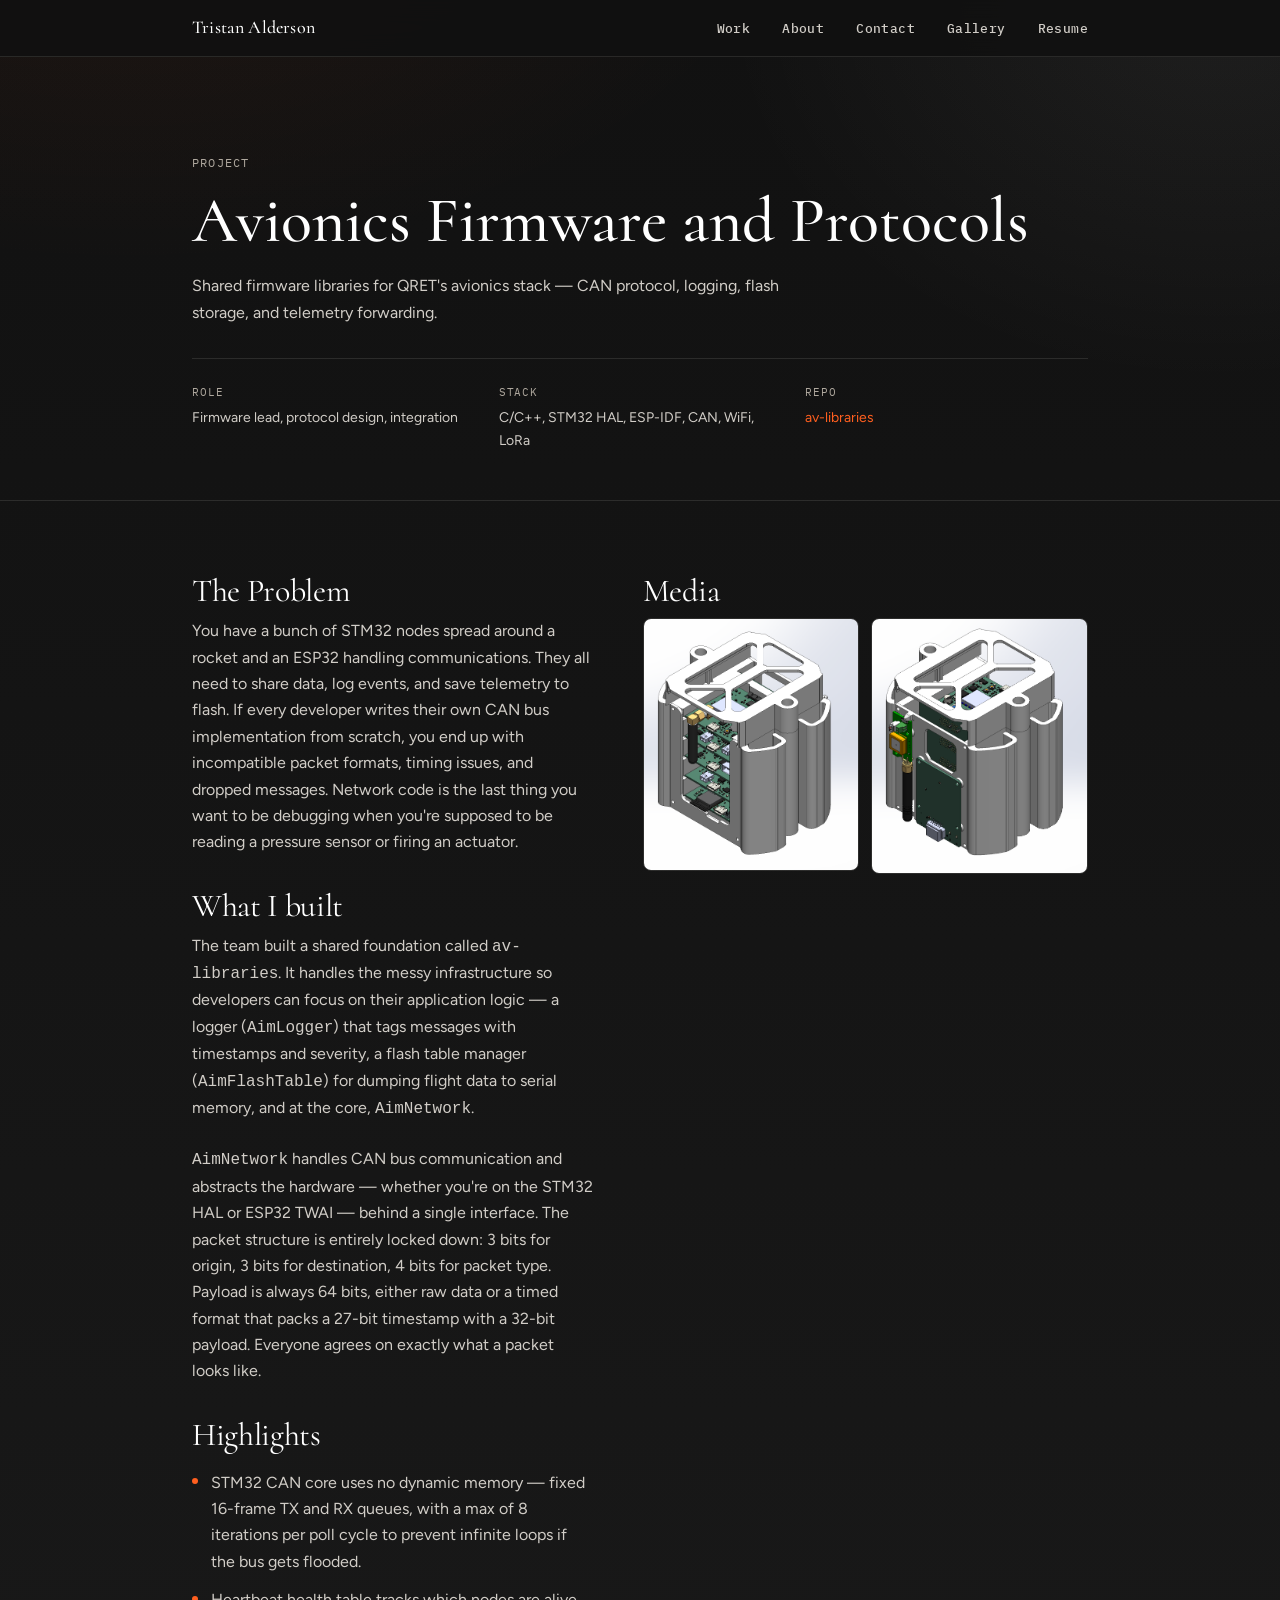
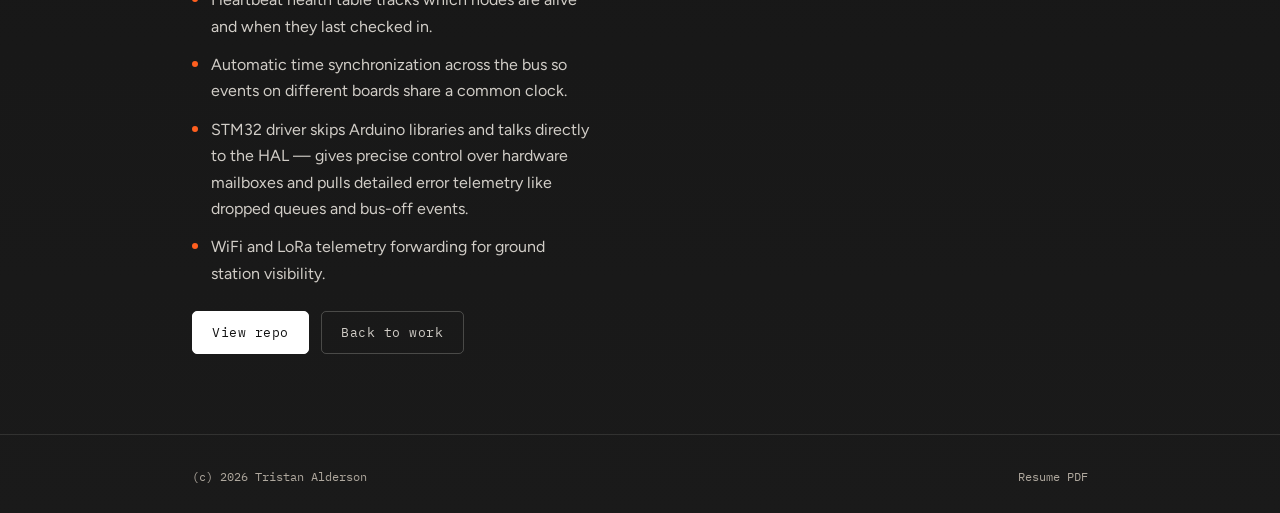
==== projects/avionics-firmware.html @ 4b06f7d3 "feat: implement project portfolio features, 3D model viewer, and site-wide navigation updates" ====
<!DOCTYPE html>
<html lang="en">
<head>
<meta charset="UTF-8" />
<meta name="viewport" content="width=device-width, initial-scale=1.0" />
<title>Avionics Firmware and Protocols - Tristan Alderson</title>
<meta name="description" content="Distributed avionics firmware with custom CAN protocol and real-time telemetry." />
<link rel="preconnect" href="https://fonts.googleapis.com" />
<link rel="preconnect" href="https://fonts.gstatic.com" crossorigin />
<link href="https://fonts.googleapis.com/css2?family=Cormorant:ital,wght@0,400;0,500;0,600;1,400&family=IBM+Plex+Mono:wght@400;500&family=Figtree:wght@400;500&display=swap" rel="stylesheet" />
<link rel="stylesheet" href="../css/style.css" />
</head>
<body>
<a href="#content" class="skip-link">Skip to content</a>

<nav aria-label="Site navigation">
  <div class="nav-inner">
    <a href="../index.html" class="nav-name">Tristan Alderson</a>
    <ul class="nav-links" id="nav-links" role="list">
      <li><a href="../index.html#work">Work</a></li>
      <li><a href="../index.html#about">About</a></li>
      <li><a href="../index.html#contact">Contact</a></li>
      <li><a href="../index.html#gallery">Gallery</a></li>
      <li><a href="../assets/TristanAlderson_Resume_Latest.pdf" target="_blank" rel="noopener">Resume</a></li>
    </ul>
    <button class="nav-menu-btn" id="nav-toggle" aria-expanded="false" aria-controls="nav-links" aria-label="Toggle navigation">
      <svg width="20" height="20" viewBox="0 0 20 20" fill="none" stroke="currentColor" stroke-width="1.5">
        <path d="M3 5h14M3 10h14M3 15h14"/>
      </svg>
    </button>
  </div>
</nav>

<main id="content">
  <section class="project-hero">
    <div class="container">
      <p class="project-label">Project</p>
      <h1 class="project-title">Avionics Firmware and Protocols</h1>
      <p class="project-subtitle">
        Shared firmware libraries for QRET's avionics stack — CAN protocol, logging, flash storage, and telemetry forwarding.
      </p>
      <div class="project-meta">
        <div>
          <p class="meta-label">Role</p>
          <p class="meta-value">Firmware lead, protocol design, integration</p>
        </div>
        <div>
          <p class="meta-label">Stack</p>
          <p class="meta-value">C/C++, STM32 HAL, ESP-IDF, CAN, WiFi, LoRa</p>
        </div>
        <div>
          <p class="meta-label">Repo</p>
          <p class="meta-value"><a href="https://github.com/Queens-Rocket-Engineering-Team/av-libraries" target="_blank" rel="noopener">av-libraries</a></p>
        </div>
      </div>
    </div>
  </section>

  <section class="project-page-body">
    <div class="container">
      <div class="project-grid">
        <div>
          <h2 class="section-title">The Problem</h2>
          <p class="body-text">
            You have a bunch of STM32 nodes spread around a rocket and an ESP32 handling communications. They all need to share data, log events, and save telemetry to flash. If every developer writes their own CAN bus implementation from scratch, you end up with incompatible packet formats, timing issues, and dropped messages. Network code is the last thing you want to be debugging when you're supposed to be reading a pressure sensor or firing an actuator.
          </p>

          <h2 class="section-title">What I built</h2>
          <p class="body-text">
            The team built a shared foundation called <code>av-libraries</code>. It handles the messy infrastructure so developers can focus on their application logic — a logger (<code>AimLogger</code>) that tags messages with timestamps and severity, a flash table manager (<code>AimFlashTable</code>) for dumping flight data to serial memory, and at the core, <code>AimNetwork</code>.
          </p>
          <p class="body-text">
            <code>AimNetwork</code> handles CAN bus communication and abstracts the hardware — whether you're on the STM32 HAL or ESP32 TWAI — behind a single interface. The packet structure is entirely locked down: 3 bits for origin, 3 bits for destination, 4 bits for packet type. Payload is always 64 bits, either raw data or a timed format that packs a 27-bit timestamp with a 32-bit payload. Everyone agrees on exactly what a packet looks like.
          </p>

          <h2 class="section-title">Highlights</h2>
          <ul class="project-list">
            <li>STM32 CAN core uses no dynamic memory — fixed 16-frame TX and RX queues, with a max of 8 iterations per poll cycle to prevent infinite loops if the bus gets flooded.</li>
            <li>Heartbeat health table tracks which nodes are alive and when they last checked in.</li>
            <li>Automatic time synchronization across the bus so events on different boards share a common clock.</li>
            <li>STM32 driver skips Arduino libraries and talks directly to the HAL — gives precise control over hardware mailboxes and pulls detailed error telemetry like dropped queues and bus-off events.</li>
            <li>WiFi and LoRa telemetry forwarding for ground station visibility.</li>
          </ul>

          <div class="project-links">
            <a href="https://github.com/Queens-Rocket-Engineering-Team/av-libraries" target="_blank" rel="noopener" class="btn btn-primary">View repo</a>
            <a href="../index.html#work" class="btn btn-ghost">Back to work</a>
          </div>
        </div>

        <div>
          <h2 class="section-title">Media</h2>
          <div class="project-gallery">
            <img src="../assets/projects/avionics-stack/avionics_stack1.png" alt="Avionics stack overview" loading="lazy" />
            <img src="../assets/projects/avionics-stack/avionics_stack2.png" alt="Avionics stack detail" loading="lazy" />
          </div>
        </div>
      </div>
    </div>
  </section>
</main>

<footer>
  <div class="container footer-inner">
    <p class="footer-copy">(c) <span id="year"></span> Tristan Alderson</p>
    <p class="footer-copy"><a href="../assets/TristanAlderson_Resume_Latest.pdf" target="_blank" rel="noopener">Resume PDF</a></p>
  </div>
</footer>

<script src="../js/site.js" defer></script>
</body>
</html>
---- css/style.css ----
/* Simple portfolio design system */

/* Reset and base */
*,
*::before,
*::after {
  box-sizing: border-box;
  margin: 0;
  padding: 0;
}

:root {
  --bg: #111111;
  --surface: #1A1A1A;
  --text: #FFFFFF;
  --text-2: #D1CDC7;
  --text-3: #AFA89E;
  --accent: #FF5F1F;
  --accent-light: rgba(255, 95, 31, 0.08);
  --border: rgba(245, 243, 238, 0.11);
  --border-2: rgba(245, 243, 238, 0.22);
  --font-serif: "Cormorant", Georgia, serif;
  --font-body: "Figtree", system-ui, sans-serif;
  --font-mono: "IBM Plex Mono", monospace;
  --max-w: 960px;
  --r: 5px;
}

html {
  scroll-behavior: smooth;
}

body {
  background:
    radial-gradient(1200px 800px at 10% -10%, rgba(255, 95, 31, 0.08), transparent 60%),
    radial-gradient(900px 700px at 95% 0%, rgba(245, 243, 238, 0.06), transparent 55%),
    linear-gradient(180deg, #111111 0%, #1A1A1A 100%);
  color: var(--text);
  font-family: var(--font-body);
  font-size: 16px;
  line-height: 1.65;
  -webkit-font-smoothing: antialiased;
}

a {
  color: var(--accent);
  text-decoration: none;
}

a:hover {
  text-decoration: underline;
}

img {
  display: block;
  max-width: 100%;
}

button {
  cursor: pointer;
  font-family: inherit;
}

section {
  scroll-margin-top: 72px;
}

:focus-visible {
  outline: 2px solid var(--accent);
  outline-offset: 2px;
}

.lightboxable {
  cursor: zoom-in;
}

@keyframes rise {
  from {
    opacity: 0;
    transform: translateY(10px);
  }

  to {
    opacity: 1;
    transform: translateY(0);
  }
}

/* Skip link */
.skip-link {
  position: absolute;
  top: -9999px;
  left: 1rem;
  background: var(--text);
  color: var(--bg);
  padding: 0.4rem 0.8rem;
  border-radius: var(--r);
  font-size: 13px;
  z-index: 9999;
}

.skip-link:focus {
  top: 1rem;
}

/* Layout */
.container {
  max-width: var(--max-w);
  margin: 0 auto;
  padding: 0 2rem;
}

/* Navigation */
nav {
  position: sticky;
  top: 0;
  z-index: 100;
  background: rgba(17, 17, 17, 0.88);
  backdrop-filter: blur(12px);
  border-bottom: 1px solid var(--border);
}

.nav-inner {
  max-width: var(--max-w);
  margin: 0 auto;
  padding: 0 2rem;
  height: 56px;
  display: flex;
  align-items: center;
  justify-content: space-between;
}

.nav-name {
  font-family: var(--font-serif);
  font-size: 18px;
  font-weight: 500;
  letter-spacing: 0.01em;
  color: var(--text);
}

.nav-links {
  display: flex;
  gap: 2rem;
  list-style: none;
}

.nav-links a {
  font-size: 13px;
  font-family: var(--font-mono);
  color: var(--text-2);
  font-weight: 500;
  letter-spacing: 0.03em;
  transition: color 0.15s;
}

.nav-links a:hover {
  color: var(--text);
  text-decoration: none;
}

.nav-menu-btn {
  display: none;
  background: none;
  border: none;
  color: var(--text);
  padding: 4px;
}

/* Hero */
#hero {
  padding: 7rem 0 5rem;
  border-bottom: 1px solid var(--border);
}

.hero-layout {
  display: grid;
  grid-template-columns: 1fr auto;
  align-items: center;
  gap: 4rem;
}

.hero-copy {
  min-width: 0;
}

.hero-portrait {
  margin: 0;
  flex-shrink: 0;
  animation: rise 0.7s ease both;
  animation-delay: 0.2s;
}

.hero-portrait img {
  width: 320px;
  height: 320px;
  object-fit: cover;
  object-position: center top;
  border-radius: 8px;
  box-shadow: 0 12px 40px rgba(0, 0, 0, 0.35);
  display: block;
}

@media (max-width: 680px) {
  .hero-layout {
    grid-template-columns: 1fr;
  }

  .hero-portrait {
    order: -1;
  }

  .hero-portrait img {
    width: 180px;
    height: 180px;
  }
}

.hero-label {
  font-family: var(--font-mono);
  font-size: 12px;
  letter-spacing: 0.12em;
  color: var(--accent);
  text-transform: uppercase;
  margin-bottom: 1rem;
  animation: rise 0.6s ease both;
}

.hero-name {
  font-family: var(--font-serif);
  font-size: clamp(3.2rem, 7vw, 5.5rem);
  font-weight: 400;
  line-height: 1.05;
  letter-spacing: -0.01em;
  color: var(--text);
  margin-bottom: 1.2rem;
  animation: rise 0.6s ease both;
  animation-delay: 0.05s;
}

.hero-name em {
  font-style: italic;
  color: var(--accent);
}

.hero-tagline {
  font-size: 17px;
  color: var(--text-2);
  max-width: 540px;
  line-height: 1.7;
  margin-bottom: 2.5rem;
  animation: rise 0.6s ease both;
  animation-delay: 0.1s;
}

.hero-actions {
  display: flex;
  gap: 1rem;
  flex-wrap: wrap;
  animation: rise 0.6s ease both;
  animation-delay: 0.15s;
}

/* Buttons */
.btn {
  display: inline-flex;
  align-items: center;
  gap: 0.4rem;
  font-family: var(--font-mono);
  font-size: 13px;
  letter-spacing: 0.04em;
  padding: 0.6rem 1.2rem;
  border-radius: var(--r);
  border: 1px solid;
  transition: all 0.15s;
  white-space: nowrap;
}

.btn-primary {
  background: var(--text);
  color: var(--bg);
  border-color: var(--text);
}

.btn-primary:hover {
  background: var(--accent);
  border-color: var(--accent);
  text-decoration: none;
}

.btn-ghost {
  background: transparent;
  color: var(--text-2);
  border-color: var(--border-2);
}

.btn-ghost:hover {
  color: var(--text);
  border-color: var(--text);
  text-decoration: none;
}

/* Section headers */
.section-header {
  display: flex;
  align-items: baseline;
  gap: 1.2rem;
  margin-bottom: 2.5rem;
}

.section-title {
  font-family: var(--font-serif);
  font-size: 2rem;
  font-weight: 400;
  letter-spacing: -0.01em;
}

.section-rule {
  flex: 1;
  height: 1px;
  background: var(--border);
}

/* Work grid */
#work {
  padding: 5rem 0 3rem;
}

.work-grid {
  column-width: 280px;
  column-gap: 1.5rem;
}

.project-card {
  color: inherit;
  text-decoration: none;
  background: var(--bg);
  border: 1px solid var(--border);
  border-radius: 8px;
  overflow: hidden;
  transition: border-color 0.2s, transform 0.2s, box-shadow 0.2s;
  display: flex;
  flex-direction: column;
  break-inside: avoid;
  margin-bottom: 1.5rem;
}

.project-card:hover {
  border-color: var(--border-2);
  transform: translateY(-2px);
  box-shadow: 0 8px 24px rgba(26, 25, 22, 0.06);
  text-decoration: none;
}

.project-thumb {
  width: 100%;
  aspect-ratio: 16/9;
  overflow: hidden;
  background: var(--surface);
  position: relative;
}

.project-thumb-empty {
  display: flex;
  align-items: center;
  justify-content: center;
  text-align: center;
}

.thumb-label {
  font-family: var(--font-mono);
  font-size: 11px;
  color: var(--text-3);
  letter-spacing: 0.08em;
  text-transform: uppercase;
}

.project-thumb img {
  width: 100%;
  height: 100%;
  object-fit: cover;
  transition: transform 0.4s ease;
}

.project-card:hover .project-thumb img {
  transform: scale(1.03);
}

.project-body {
  padding: 1rem 1.25rem 1rem;
  display: flex;
  flex-direction: column;
  gap: 0.35rem;
}

.project-tags {
  display: flex;
  flex-wrap: wrap;
  gap: 0.4rem;
  margin-bottom: 0.1rem;
}

.tag {
  font-family: var(--font-mono);
  font-size: 10px;
  letter-spacing: 0.08em;
  padding: 2px 7px;
  border-radius: 3px;
  border: 1px solid var(--border);
  color: var(--text-3);
}

.project-card-title {
  font-family: var(--font-serif);
  font-size: 1.3rem;
  font-weight: 500;
  line-height: 1.2;
}

.project-tagline {
  font-size: 14px;
  color: var(--text-2);
  line-height: 1.5;
}

.project-footer {
  margin-top: 0.4rem;
  padding-top: 0.45rem;
  border-top: 1px solid var(--border);
  display: flex;
  align-items: center;
  justify-content: space-between;
}

.project-link {
  font-family: var(--font-mono);
  font-size: 11px;
  color: var(--text-3);
}

/* About */
#about {
  padding: 5rem 0;
  border-top: 1px solid var(--border);
}

.about-grid {
  display: grid;
  grid-template-columns: 1fr 1fr;
  gap: 4rem;
}

.about-portrait img {
  border-radius: 12px;
}

.about-bio {
  font-size: 16px;
  color: var(--text-2);
  line-height: 1.75;
}

.about-bio p+p {
  margin-top: 1rem;
}

.skills-list {
  list-style: none;
  display: flex;
  flex-direction: column;
  gap: 0.6rem;
}

.skill-item {
  display: flex;
  align-items: center;
  gap: 0.75rem;
  font-family: var(--font-mono);
  font-size: 13px;
  color: var(--text-2);
  white-space: nowrap;
}

.skill-item::before {
  content: "";
  display: block;
  width: 6px;
  height: 6px;
  border-radius: 50%;
  background: var(--accent);
  flex-shrink: 0;
}

/* Contact */
#contact {
  padding: 5rem 0;
  border-top: 1px solid var(--border);
}

.contact-inner {
  max-width: 480px;
}

.contact-heading {
  font-family: var(--font-serif);
  font-size: clamp(1.8rem, 4vw, 2.8rem);
  font-weight: 400;
  line-height: 1.15;
  margin-bottom: 1rem;
}

.contact-text {
  font-size: 15px;
  color: var(--text-2);
  margin-bottom: 2rem;
}

.contact-links {
  display: flex;
  flex-direction: column;
  gap: 0.5rem;
}

.contact-link {
  display: flex;
  align-items: center;
  gap: 0.75rem;
  font-family: var(--font-mono);
  font-size: 13px;
  color: var(--text-2);
  padding: 0.6rem 0;
  border-bottom: 1px solid var(--border);
  transition: color 0.15s;
}

.contact-link:hover {
  color: var(--accent);
  text-decoration: none;
}

.contact-link svg {
  color: var(--text-3);
  flex-shrink: 0;
}

/* Gallery */
#gallery {
  padding: 5rem 0;
  border-top: 1px solid var(--border);
}

.gallery-grid {
  display: grid;
  grid-template-columns: repeat(2, minmax(0, 1fr));
  gap: 0.75rem;
}

.gallery-item {
  border-radius: 8px;
  overflow: hidden;
  background: var(--surface);
  aspect-ratio: 4 / 3;
}

.gallery-item img {
  width: 100%;
  height: 100%;
  object-fit: cover;
}

.gallery-note {
  font-size: 13px;
  color: var(--text-3);
  margin-top: 0.75rem;
}

/* Lightbox */
.lightbox {
  position: fixed;
  inset: 0;
  background: rgba(20, 18, 16, 0.8);
  display: flex;
  align-items: center;
  justify-content: center;
  padding: 2rem;
  opacity: 0;
  pointer-events: none;
  transition: opacity 0.2s ease;
  z-index: 999;
}

.lightbox.open {
  opacity: 1;
  pointer-events: all;
}

.lightbox-inner {
  position: relative;
  max-width: min(1200px, 92vw);
  max-height: 86vh;
}

.lightbox-img {
  width: 100%;
  height: auto;
  max-height: 86vh;
  border-radius: 10px;
  border: 1px solid var(--border-2);
  box-shadow: 0 18px 40px rgba(0, 0, 0, 0.35);
  background: var(--surface);
}

.lightbox-close {
  position: absolute;
  top: -14px;
  right: -12px;
  width: 36px;
  height: 36px;
  border-radius: 50%;
  border: 1px solid var(--border);
  background: var(--bg);
  color: var(--text-2);
  font-size: 24px;
  line-height: 1;
  display: flex;
  align-items: center;
  justify-content: center;
}

.lightbox-close:hover {
  color: var(--text);
  border-color: var(--text);
}

/* Footer */
footer {
  padding: 2rem 0;
  border-top: 1px solid var(--border);
}

.footer-inner {
  display: flex;
  align-items: center;
  justify-content: space-between;
}

.footer-copy {
  font-family: var(--font-mono);
  font-size: 12px;
  color: var(--text-3);
}

.footer-copy a {
  color: var(--text-3);
}

.footer-copy a:hover {
  color: var(--accent);
}

/* Project pages */
.project-hero {
  padding: 6rem 0 3rem;
  border-bottom: 1px solid var(--border);
}

.project-label {
  font-family: var(--font-mono);
  font-size: 12px;
  letter-spacing: 0.1em;
  color: var(--text-3);
  text-transform: uppercase;
  margin-bottom: 0.8rem;
}

.project-title {
  font-family: var(--font-serif);
  font-size: clamp(2.6rem, 6vw, 4rem);
  font-weight: 500;
  line-height: 1.1;
  margin-bottom: 1rem;
}

.project-subtitle {
  font-size: 16px;
  color: var(--text-2);
  max-width: 640px;
  line-height: 1.7;
}

.project-meta {
  display: grid;
  grid-template-columns: repeat(auto-fit, minmax(180px, 1fr));
  gap: 1.5rem;
  margin-top: 2rem;
  padding-top: 1.5rem;
  border-top: 1px solid var(--border);
}

.meta-label {
  font-family: var(--font-mono);
  font-size: 11px;
  letter-spacing: 0.08em;
  color: var(--text-3);
  text-transform: uppercase;
  margin-bottom: 0.3rem;
}

.meta-value {
  font-size: 14px;
  color: var(--text-2);
}

.project-page-body {
  padding: 4rem 0 5rem;
}

.project-grid {
  display: grid;
  grid-template-columns: 0.95fr 1.05fr;
  gap: 3rem;
}

.body-text {
  color: var(--text-2);
  margin-bottom: 1.5rem;
}

.project-list {
  list-style: none;
  display: grid;
  gap: 0.75rem;
  margin-top: 0.5rem;
}

.project-list li {
  position: relative;
  padding-left: 1.2rem;
  color: var(--text-2);
}

.project-list li::before {
  content: "";
  position: absolute;
  left: 0;
  top: 0.55rem;
  width: 6px;
  height: 6px;
  border-radius: 50%;
  background: var(--accent);
}

.project-gallery {
  display: grid;
  grid-template-columns: repeat(2, minmax(0, 1fr));
  gap: 0.75rem;
}

.project-gallery img {
  width: 100%;
  height: auto;
  border-radius: 8px;
  border: 1px solid var(--border);
}

.project-links {
  margin-top: 1.5rem;
  display: flex;
  gap: 0.75rem;
  flex-wrap: wrap;
}

.project-video {
  border-radius: 8px;
  border: 1px solid var(--border);
  width: 100%;
  max-width: 100%;
  background: var(--surface);
  display: block;
}

.project-docs {
  display: grid;
  gap: 0.6rem;
  margin-top: 1rem;
}

.project-docs a {
  font-family: var(--font-mono);
  font-size: 12px;
  color: var(--text-2);
  border: 1px solid var(--border);
  padding: 0.5rem 0.75rem;
  border-radius: var(--r);
}

.project-docs a:hover {
  color: var(--accent);
  border-color: var(--accent);
  text-decoration: none;
}

.media-label {
  font-family: var(--font-mono);
  font-size: 11px;
  letter-spacing: 0.08em;
  color: var(--text-3);
  text-transform: uppercase;
  margin: 1.25rem 0 0.5rem;
}

.viewer-grid {
  display: grid;
  gap: 0.75rem;
}

.vrml-viewer {
  width: 100%;
  aspect-ratio: 16 / 9;
  border-radius: 8px;
  border: 1px solid var(--border);
  background: var(--surface);
  position: relative;
  overflow: hidden;
}

.vrml-canvas {
  width: 100%;
  height: 100%;
  display: block;
}

.vrml-overlay {
  position: absolute;
  inset: 0;
  display: flex;
  align-items: center;
  justify-content: center;
  font-family: var(--font-mono);
  font-size: 11px;
  letter-spacing: 0.08em;
  text-transform: uppercase;
  color: var(--text-3);
  background: rgba(242, 239, 232, 0.7);
}

.vrml-note {
  font-size: 12px;
  color: var(--text-3);
  margin-top: 0.4rem;
}

/* Responsive */
@media (max-width: 680px) {
  .nav-links {
    display: none;
  }

  .nav-menu-btn {
    display: block;
  }

  .nav-links.open {
    display: flex;
    flex-direction: column;
    position: absolute;
    top: 56px;
    left: 0;
    right: 0;
    background: var(--bg);
    border-bottom: 1px solid var(--border);
    padding: 1rem 2rem;
    gap: 1rem;
    z-index: 99;
  }

  #hero {
    padding: 4rem 0 3.5rem;
  }

  .about-grid {
    grid-template-columns: 1fr;
    gap: 2rem;
  }

  .project-grid {
    grid-template-columns: 1fr;
    gap: 2rem;
  }

  .project-gallery {
    grid-template-columns: 1fr;
  }

  .gallery-grid {
    grid-template-columns: 1fr;
  }

  .footer-inner {
    flex-direction: column;
    gap: 0.75rem;
    align-items: flex-start;
  }
}

@media (prefers-reduced-motion: reduce) {

  *,
  *::before,
  *::after {
    animation: none !important;
    transition: none !important;
  }
}
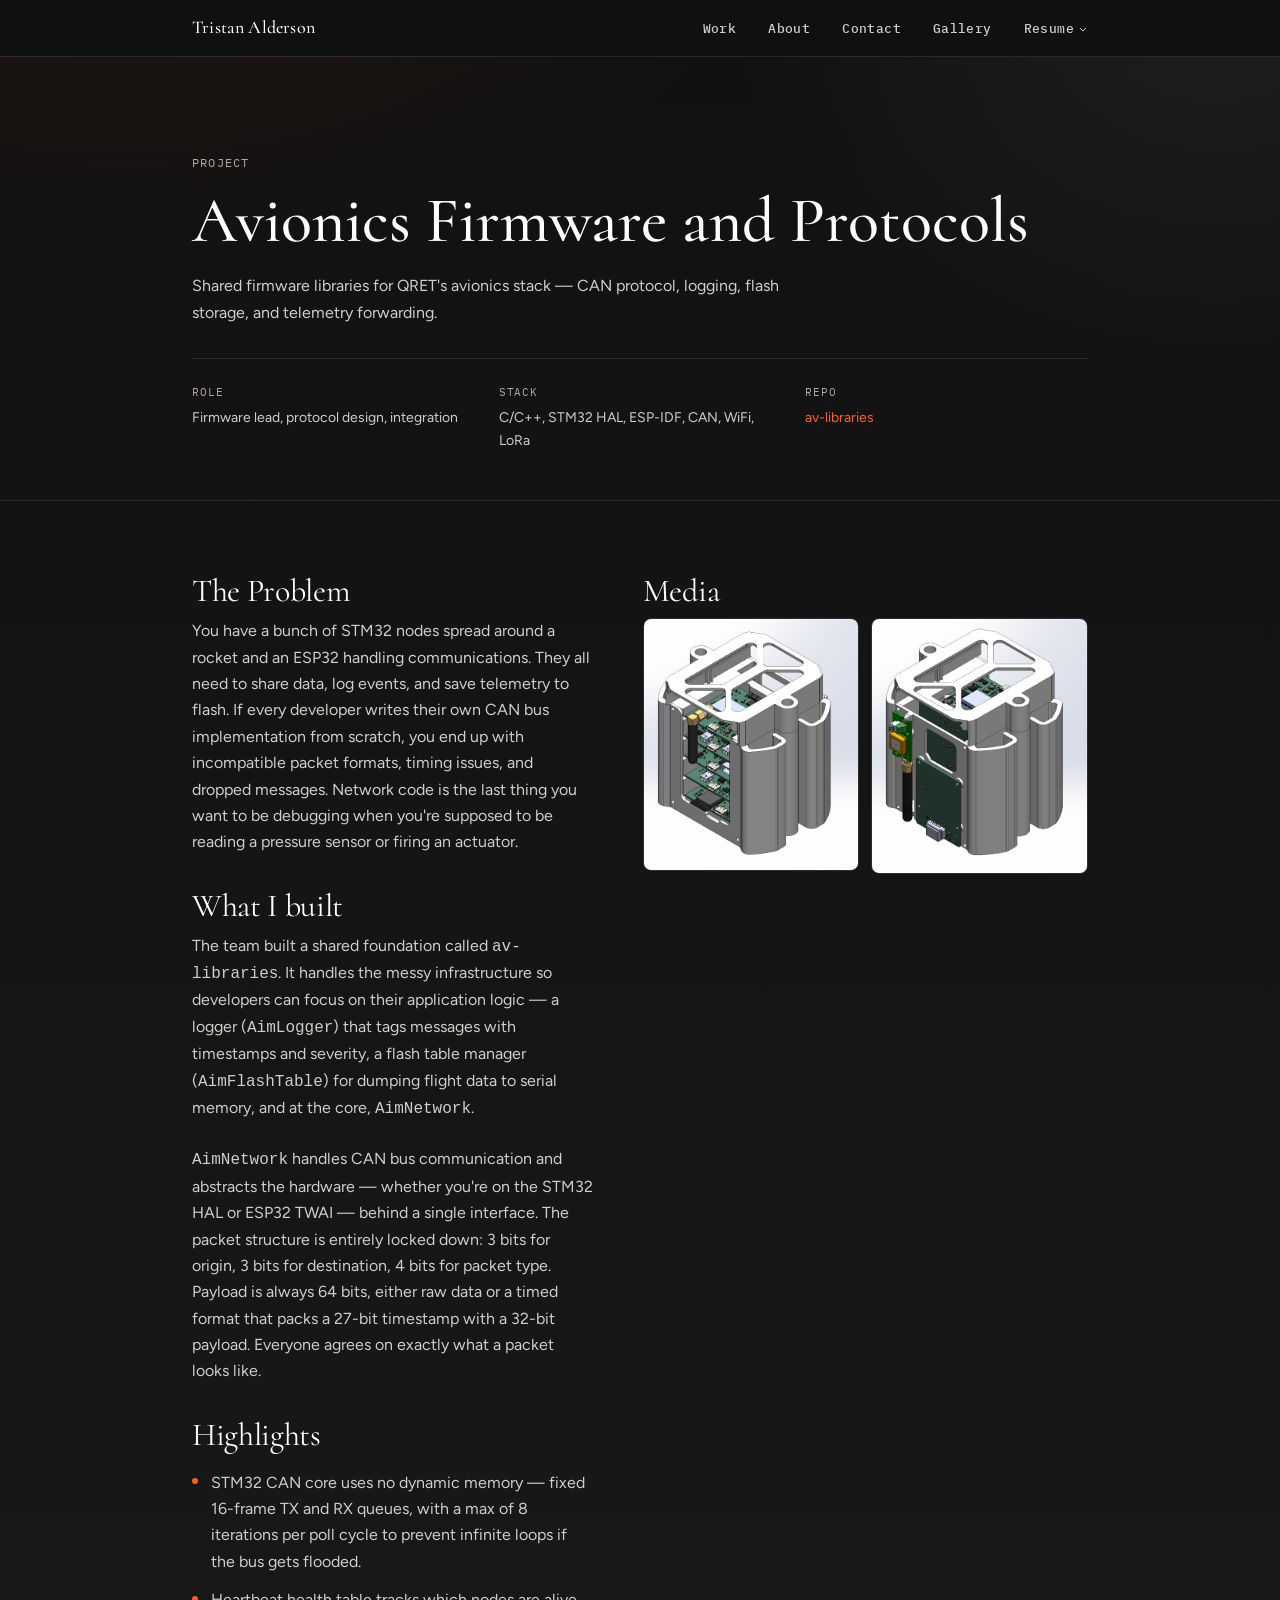
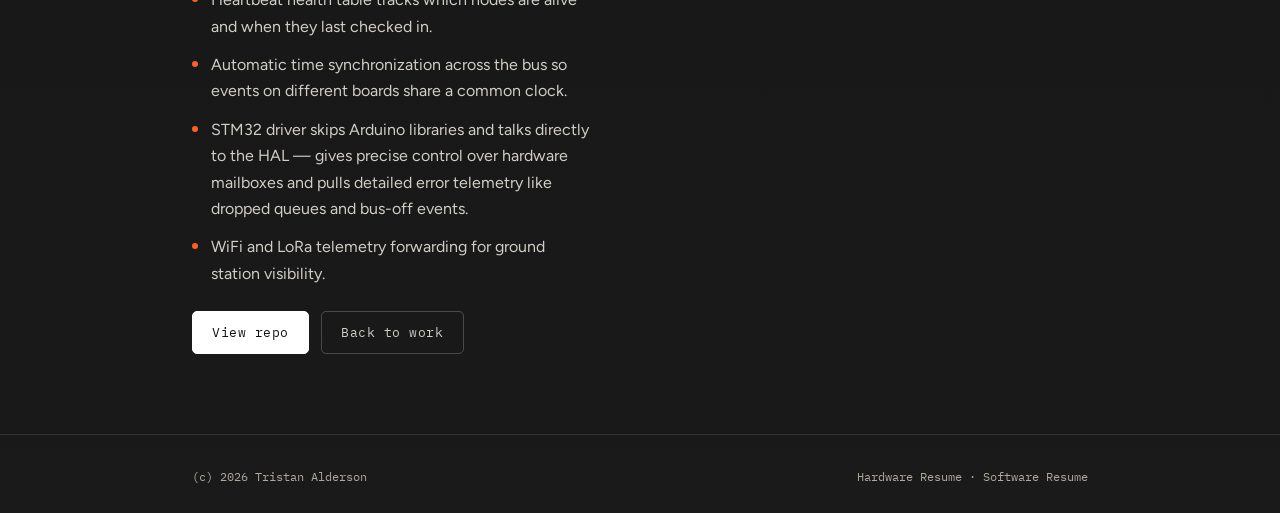
==== commit 74899d20: "feat: compile latex resume workflow, add two tailored resumes, updated resume references to support " ====
--- a/projects/avionics-firmware.html
+++ b/projects/avionics-firmware.html
@@ -9,6 +9,8 @@
 <link rel="preconnect" href="https://fonts.gstatic.com" crossorigin />
 <link href="https://fonts.googleapis.com/css2?family=Cormorant:ital,wght@0,400;0,500;0,600;1,400&family=IBM+Plex+Mono:wght@400;500&family=Figtree:wght@400;500&display=swap" rel="stylesheet" />
 <link rel="stylesheet" href="../css/style.css" />
+<link rel="icon" type="image/png" href="../assets/favicon.png" />
+<link rel="apple-touch-icon" href="../assets/favicon.png" />
 </head>
 <body>
 <a href="#content" class="skip-link">Skip to content</a>
@@ -21,7 +23,13 @@
       <li><a href="../index.html#about">About</a></li>
       <li><a href="../index.html#contact">Contact</a></li>
       <li><a href="../index.html#gallery">Gallery</a></li>
-      <li><a href="../assets/TristanAlderson_Resume_Latest.pdf" target="_blank" rel="noopener">Resume</a></li>
+      <li class="dropdown">
+        <a href="#" aria-haspopup="true" aria-expanded="false">Resume <svg width="10" height="10" viewBox="0 0 10 10" stroke="currentColor" fill="none"><path d="M2 3l3 3 3-3"/></svg></a>
+        <ul class="dropdown-content">
+          <li><a href="../assets/TristanAlderson_HardwareResume_Latest.pdf" target="_blank" rel="noopener">Hardware</a></li>
+          <li><a href="../assets/TristanAlderson_SoftwareResume_Latest.pdf" target="_blank" rel="noopener">Software</a></li>
+        </ul>
+      </li>
     </ul>
     <button class="nav-menu-btn" id="nav-toggle" aria-expanded="false" aria-controls="nav-links" aria-label="Toggle navigation">
       <svg width="20" height="20" viewBox="0 0 20 20" fill="none" stroke="currentColor" stroke-width="1.5">
@@ -103,7 +111,7 @@
 <footer>
   <div class="container footer-inner">
     <p class="footer-copy">(c) <span id="year"></span> Tristan Alderson</p>
-    <p class="footer-copy"><a href="../assets/TristanAlderson_Resume_Latest.pdf" target="_blank" rel="noopener">Resume PDF</a></p>
+    <p class="footer-copy"><a href="../assets/TristanAlderson_HardwareResume_Latest.pdf" target="_blank" rel="noopener">Hardware Resume</a> &middot; <a href="../assets/TristanAlderson_SoftwareResume_Latest.pdf" target="_blank" rel="noopener">Software Resume</a></p>
   </div>
 </footer>
 
--- a/css/style.css
+++ b/css/style.css
@@ -16,7 +16,6 @@
   --text-2: #D1CDC7;
   --text-3: #AFA89E;
   --accent: #FF5F1F;
-  --accent-light: rgba(255, 95, 31, 0.08);
   --border: rgba(245, 243, 238, 0.11);
   --border-2: rgba(245, 243, 238, 0.22);
   --font-serif: "Cormorant", Georgia, serif;
@@ -28,6 +27,7 @@
 
 html {
   scroll-behavior: smooth;
+  overflow-x: hidden;
 }
 
 body {
@@ -140,6 +140,7 @@
 
 .nav-links {
   display: flex;
+  align-items: center;
   gap: 2rem;
   list-style: none;
 }
@@ -156,6 +157,78 @@
 .nav-links a:hover {
   color: var(--text);
   text-decoration: none;
+}
+
+/* Dropdown */
+.dropdown {
+  position: relative;
+  display: inline-block;
+  transform: translateY(1px);
+}
+
+.dropdown > a {
+  display: flex;
+  align-items: center;
+  gap: 4px;
+}
+
+.dropdown > a svg {
+  margin-top: 2px;
+}
+
+.dropdown-content {
+  position: absolute;
+  top: 100%;
+  left: 50%;
+  transform: translateX(-50%) translateY(10px);
+  background: var(--surface);
+  border: 1px solid var(--border);
+  border-radius: var(--r);
+  box-shadow: 0 8px 24px rgba(0,0,0,0.3);
+  min-width: 140px;
+  opacity: 0;
+  visibility: hidden;
+  transition: all 0.2s ease;
+  list-style: none;
+  padding: 0.5rem 0;
+  margin-top: 0.5rem;
+  z-index: 101;
+}
+
+/* Invisible bridge to keep hover active across the gap */
+.dropdown-content::before {
+  content: "";
+  position: absolute;
+  top: -15px;
+  left: 0;
+  right: 0;
+  height: 15px;
+  background: transparent;
+}
+
+.dropdown:hover .dropdown-content,
+.dropdown:focus-within .dropdown-content {
+  opacity: 1;
+  visibility: visible;
+  transform: translateX(-50%) translateY(0);
+}
+
+.dropdown-content li {
+  padding: 0;
+}
+
+.dropdown-content a {
+  display: block;
+  padding: 0.5rem 1rem;
+  color: var(--text-2);
+  font-family: var(--font-mono);
+  font-size: 13px;
+  white-space: nowrap;
+}
+
+.dropdown-content a:hover {
+  background: rgba(245, 243, 238, 0.05);
+  color: var(--text);
 }
 
 .nav-menu-btn {
@@ -168,51 +241,19 @@
 
 /* Hero */
 #hero {
-  padding: 7rem 0 5rem;
-  border-bottom: 1px solid var(--border);
+  min-height: 100vh;
+  display: flex;
+  flex-direction: column;
+  justify-content: center;
+  padding: 0;
+  border-bottom: none;
 }
 
 .hero-layout {
   display: grid;
-  grid-template-columns: 1fr auto;
+  grid-template-columns: 1fr;
   align-items: center;
   gap: 4rem;
-}
-
-.hero-copy {
-  min-width: 0;
-}
-
-.hero-portrait {
-  margin: 0;
-  flex-shrink: 0;
-  animation: rise 0.7s ease both;
-  animation-delay: 0.2s;
-}
-
-.hero-portrait img {
-  width: 320px;
-  height: 320px;
-  object-fit: cover;
-  object-position: center top;
-  border-radius: 8px;
-  box-shadow: 0 12px 40px rgba(0, 0, 0, 0.35);
-  display: block;
-}
-
-@media (max-width: 680px) {
-  .hero-layout {
-    grid-template-columns: 1fr;
-  }
-
-  .hero-portrait {
-    order: -1;
-  }
-
-  .hero-portrait img {
-    width: 180px;
-    height: 180px;
-  }
 }
 
 .hero-label {
@@ -256,8 +297,14 @@
   display: flex;
   gap: 1rem;
   flex-wrap: wrap;
+  margin-top: 3rem;
   animation: rise 0.6s ease both;
   animation-delay: 0.15s;
+}
+
+.hero-actions .btn {
+  padding: 0.8rem 1.6rem;
+  font-size: 14px;
 }
 
 /* Buttons */
@@ -326,7 +373,7 @@
 }
 
 .work-grid {
-  column-width: 280px;
+  column-width: 260px;
   column-gap: 1.5rem;
 }
 
@@ -359,21 +406,6 @@
   position: relative;
 }
 
-.project-thumb-empty {
-  display: flex;
-  align-items: center;
-  justify-content: center;
-  text-align: center;
-}
-
-.thumb-label {
-  font-family: var(--font-mono);
-  font-size: 11px;
-  color: var(--text-3);
-  letter-spacing: 0.08em;
-  text-transform: uppercase;
-}
-
 .project-thumb img {
   width: 100%;
   height: 100%;
@@ -445,15 +477,26 @@
 
 .about-grid {
   display: grid;
-  grid-template-columns: 1fr 1fr;
-  gap: 4rem;
+  grid-template-columns: minmax(0, 0.8fr) 1.2fr;
+  grid-template-areas:
+    "portrait bio"
+    "skills   bio";
+  gap: 2rem 4rem;
+  align-items: start;
+}
+
+.about-portrait {
+  grid-area: portrait;
 }
 
 .about-portrait img {
+  width: 100%;
+  height: auto;
   border-radius: 12px;
 }
 
 .about-bio {
+  grid-area: bio;
   font-size: 16px;
   color: var(--text-2);
   line-height: 1.75;
@@ -463,21 +506,43 @@
   margin-top: 1rem;
 }
 
+.about-skills {
+  grid-area: skills;
+  align-self: start;
+  padding-top: 0.5rem;
+}
+
+.about-label {
+  margin-bottom: 1rem;
+}
+
 .skills-list {
   list-style: none;
   display: flex;
   flex-direction: column;
   gap: 0.6rem;
+  margin: 0;
+  padding: 0;
 }
 
 .skill-item {
   display: flex;
-  align-items: center;
+  align-items: flex-start;
   gap: 0.75rem;
   font-family: var(--font-mono);
   font-size: 13px;
   color: var(--text-2);
-  white-space: nowrap;
+  line-height: 1.5;
+}
+
+.skill-item strong {
+  min-width: 10.5em;
+  flex-shrink: 0;
+}
+
+.skill-item span {
+  flex: 1;
+  color: var(--text-3);
 }
 
 .skill-item::before {
@@ -485,6 +550,7 @@
   display: block;
   width: 6px;
   height: 6px;
+  margin-top: 0.55em;
   border-radius: 50%;
   background: var(--accent);
   flex-shrink: 0;
@@ -500,14 +566,6 @@
   max-width: 480px;
 }
 
-.contact-heading {
-  font-family: var(--font-serif);
-  font-size: clamp(1.8rem, 4vw, 2.8rem);
-  font-weight: 400;
-  line-height: 1.15;
-  margin-bottom: 1rem;
-}
-
 .contact-text {
   font-size: 15px;
   color: var(--text-2);
@@ -549,22 +607,42 @@
 }
 
 .gallery-grid {
-  display: grid;
-  grid-template-columns: repeat(2, minmax(0, 1fr));
-  gap: 0.75rem;
+  columns: 3 180px;
+  column-gap: 0.75rem;
 }
 
 .gallery-item {
+  break-inside: avoid;
+  margin-bottom: 0.75rem;
   border-radius: 8px;
   overflow: hidden;
   background: var(--surface);
+}
+
+/* Placeholder shimmer while image hasn't loaded yet */
+.gallery-item img:not([src]) {
+  display: block;
+  width: 100%;
   aspect-ratio: 4 / 3;
+  background: linear-gradient(90deg, var(--surface) 25%, #222 50%, var(--surface) 75%);
+  background-size: 200% 100%;
+  animation: shimmer 1.4s ease infinite;
+}
+
+@keyframes shimmer {
+  0% {
+    background-position: 200% 0;
+  }
+
+  100% {
+    background-position: -200% 0;
+  }
 }
 
 .gallery-item img {
   width: 100%;
-  height: 100%;
-  object-fit: cover;
+  height: auto;
+  display: block;
 }
 
 .gallery-note {
@@ -778,27 +856,7 @@
   display: block;
 }
 
-.project-docs {
-  display: grid;
-  gap: 0.6rem;
-  margin-top: 1rem;
-}
-
-.project-docs a {
-  font-family: var(--font-mono);
-  font-size: 12px;
-  color: var(--text-2);
-  border: 1px solid var(--border);
-  padding: 0.5rem 0.75rem;
-  border-radius: var(--r);
-}
-
-.project-docs a:hover {
-  color: var(--accent);
-  border-color: var(--accent);
-  text-decoration: none;
-}
-
+/* 3D viewer (VRML / WebGL) */
 .media-label {
   font-family: var(--font-mono);
   font-size: 11px;
@@ -833,14 +891,34 @@
   position: absolute;
   inset: 0;
   display: flex;
+  flex-direction: column;
   align-items: center;
   justify-content: center;
+  gap: 0.8rem;
   font-family: var(--font-mono);
   font-size: 11px;
   letter-spacing: 0.08em;
   text-transform: uppercase;
-  color: var(--text-3);
-  background: rgba(242, 239, 232, 0.7);
+  color: var(--text-2);
+  background: rgba(17, 17, 17, 0.85);
+}
+
+/* Animated spinner shown during async VRML fetch */
+.vrml-spinner {
+  display: inline-block;
+  width: 14px;
+  height: 14px;
+  border: 2px solid var(--border-2);
+  border-top-color: var(--accent);
+  border-radius: 50%;
+  animation: vrml-spin 0.7s linear infinite;
+  flex-shrink: 0;
+}
+
+@keyframes vrml-spin {
+  to {
+    transform: rotate(360deg);
+  }
 }
 
 .vrml-note {
@@ -851,6 +929,10 @@
 
 /* Responsive */
 @media (max-width: 680px) {
+  .container {
+    padding: 0 1.25rem;
+  }
+
   .nav-links {
     display: none;
   }
@@ -868,18 +950,43 @@
     right: 0;
     background: var(--bg);
     border-bottom: 1px solid var(--border);
-    padding: 1rem 2rem;
+    padding: 1rem 1.25rem;
     gap: 1rem;
     z-index: 99;
   }
 
   #hero {
-    padding: 4rem 0 3.5rem;
+    padding: 3.5rem 0 3rem;
+  }
+
+  .hero-layout {
+    grid-template-columns: 1fr;
+  }
+
+  #about {
+    padding: 4rem 0;
   }
 
   .about-grid {
     grid-template-columns: 1fr;
+    grid-template-areas:
+      "portrait"
+      "skills"
+      "bio";
     gap: 2rem;
+  }
+
+  .about-portrait img {
+    max-width: 100%;
+  }
+
+  .skill-item strong {
+    min-width: 0;
+    flex-shrink: 1;
+  }
+
+  .project-meta {
+    grid-template-columns: 1fr 1fr;
   }
 
   .project-grid {
@@ -892,7 +999,7 @@
   }
 
   .gallery-grid {
-    grid-template-columns: 1fr;
+    columns: 2 120px;
   }
 
   .footer-inner {
@@ -910,4 +1017,10 @@
     animation: none !important;
     transition: none !important;
   }
+
+  /* Loading spinners are "essential" motion (WCAG) — they communicate
+     system status, so keep them spinning even with reduced-motion on. */
+  .vrml-spinner {
+    animation: vrml-spin 0.7s linear infinite !important;
+  }
 }
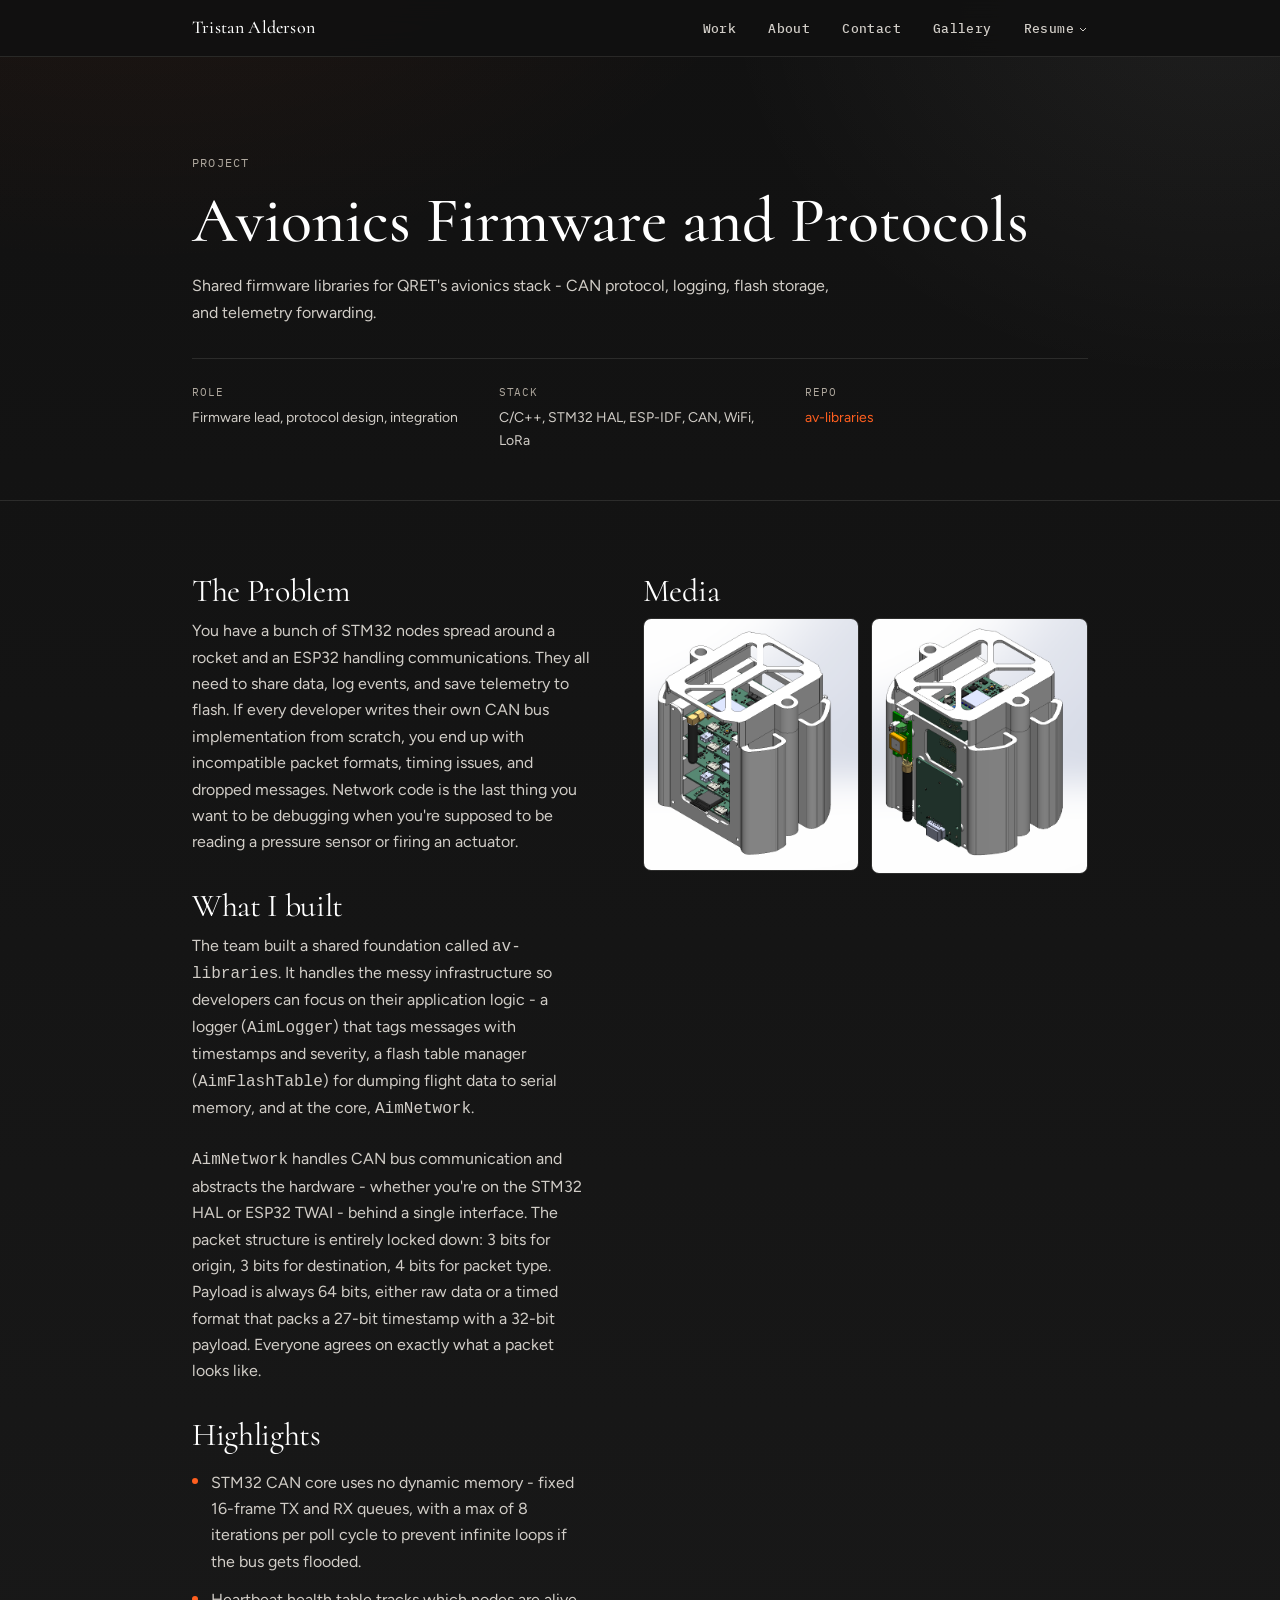
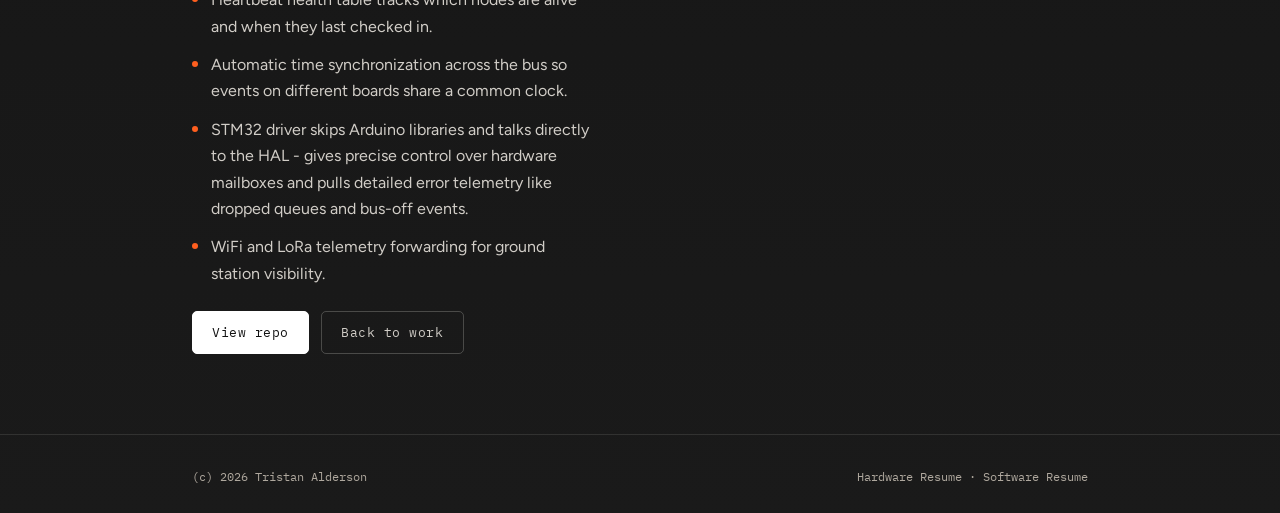
==== commit ccd3f745: "Fix syntax errors and clean up timeline layout - Remove orphaned CSS rules (lines 1182-1184) - Escap" ====
--- a/projects/avionics-firmware.html
+++ b/projects/avionics-firmware.html
@@ -45,7 +45,7 @@
       <p class="project-label">Project</p>
       <h1 class="project-title">Avionics Firmware and Protocols</h1>
       <p class="project-subtitle">
-        Shared firmware libraries for QRET's avionics stack — CAN protocol, logging, flash storage, and telemetry forwarding.
+        Shared firmware libraries for QRET's avionics stack - CAN protocol, logging, flash storage, and telemetry forwarding.
       </p>
       <div class="project-meta">
         <div>
@@ -75,18 +75,18 @@
 
           <h2 class="section-title">What I built</h2>
           <p class="body-text">
-            The team built a shared foundation called <code>av-libraries</code>. It handles the messy infrastructure so developers can focus on their application logic — a logger (<code>AimLogger</code>) that tags messages with timestamps and severity, a flash table manager (<code>AimFlashTable</code>) for dumping flight data to serial memory, and at the core, <code>AimNetwork</code>.
+            The team built a shared foundation called <code>av-libraries</code>. It handles the messy infrastructure so developers can focus on their application logic - a logger (<code>AimLogger</code>) that tags messages with timestamps and severity, a flash table manager (<code>AimFlashTable</code>) for dumping flight data to serial memory, and at the core, <code>AimNetwork</code>.
           </p>
           <p class="body-text">
-            <code>AimNetwork</code> handles CAN bus communication and abstracts the hardware — whether you're on the STM32 HAL or ESP32 TWAI — behind a single interface. The packet structure is entirely locked down: 3 bits for origin, 3 bits for destination, 4 bits for packet type. Payload is always 64 bits, either raw data or a timed format that packs a 27-bit timestamp with a 32-bit payload. Everyone agrees on exactly what a packet looks like.
+            <code>AimNetwork</code> handles CAN bus communication and abstracts the hardware - whether you're on the STM32 HAL or ESP32 TWAI - behind a single interface. The packet structure is entirely locked down: 3 bits for origin, 3 bits for destination, 4 bits for packet type. Payload is always 64 bits, either raw data or a timed format that packs a 27-bit timestamp with a 32-bit payload. Everyone agrees on exactly what a packet looks like.
           </p>
 
           <h2 class="section-title">Highlights</h2>
           <ul class="project-list">
-            <li>STM32 CAN core uses no dynamic memory — fixed 16-frame TX and RX queues, with a max of 8 iterations per poll cycle to prevent infinite loops if the bus gets flooded.</li>
+            <li>STM32 CAN core uses no dynamic memory - fixed 16-frame TX and RX queues, with a max of 8 iterations per poll cycle to prevent infinite loops if the bus gets flooded.</li>
             <li>Heartbeat health table tracks which nodes are alive and when they last checked in.</li>
             <li>Automatic time synchronization across the bus so events on different boards share a common clock.</li>
-            <li>STM32 driver skips Arduino libraries and talks directly to the HAL — gives precise control over hardware mailboxes and pulls detailed error telemetry like dropped queues and bus-off events.</li>
+            <li>STM32 driver skips Arduino libraries and talks directly to the HAL - gives precise control over hardware mailboxes and pulls detailed error telemetry like dropped queues and bus-off events.</li>
             <li>WiFi and LoRa telemetry forwarding for ground station visibility.</li>
           </ul>
 
--- a/css/style.css
+++ b/css/style.css
@@ -373,8 +373,9 @@
 }
 
 .work-grid {
-  column-width: 260px;
-  column-gap: 1.5rem;
+  display: grid;
+  grid-template-columns: repeat(auto-fill, minmax(280px, 1fr));
+  gap: 1.5rem;
 }
 
 .project-card {
@@ -387,8 +388,7 @@
   transition: border-color 0.2s, transform 0.2s, box-shadow 0.2s;
   display: flex;
   flex-direction: column;
-  break-inside: avoid;
-  margin-bottom: 1.5rem;
+  margin-bottom: 0;
 }
 
 .project-card:hover {
@@ -520,40 +520,43 @@
   list-style: none;
   display: flex;
   flex-direction: column;
-  gap: 0.6rem;
+  gap: 1.25rem;
   margin: 0;
   padding: 0;
 }
 
 .skill-item {
-  display: flex;
-  align-items: flex-start;
-  gap: 0.75rem;
-  font-family: var(--font-mono);
-  font-size: 13px;
-  color: var(--text-2);
-  line-height: 1.5;
+  display: block;
+  font-family: var(--font-mono);
+  font-size: 14px;
+  color: var(--text-2);
+  line-height: 1.65;
+  padding-left: 1.25rem;
+  position: relative;
 }
 
 .skill-item strong {
-  min-width: 10.5em;
-  flex-shrink: 0;
+  display: block;
+  color: var(--text-1);
+  font-weight: 500;
+  margin-bottom: 0.15rem;
 }
 
 .skill-item span {
-  flex: 1;
+  display: block;
   color: var(--text-3);
+  padding-left: 0;
 }
 
 .skill-item::before {
   content: "";
-  display: block;
+  position: absolute;
+  left: 0;
+  top: 0.65em;
   width: 6px;
   height: 6px;
-  margin-top: 0.55em;
   border-radius: 50%;
   background: var(--accent);
-  flex-shrink: 0;
 }
 
 /* Contact */
@@ -845,6 +848,103 @@
   display: flex;
   gap: 0.75rem;
   flex-wrap: wrap;
+}
+
+/* Team credit */
+.team-credit {
+  font-size: 14px;
+  color: var(--text-3);
+  margin-bottom: 1.5rem;
+}
+
+.team-credit a {
+  color: var(--text-2);
+  text-decoration: underline;
+  text-decoration-color: var(--border-2);
+  text-underline-offset: 2px;
+  transition: color 0.15s, text-decoration-color 0.15s;
+}
+
+.team-credit a:hover {
+  color: var(--accent);
+  text-decoration-color: var(--accent);
+}
+
+/* Gallery link (clickable image to PDF) */
+.gallery-link {
+  position: relative;
+  display: block;
+  text-decoration: none;
+  border-radius: 8px;
+  overflow: hidden;
+}
+
+.gallery-link img {
+  transition: transform 0.3s ease;
+}
+
+.gallery-link:hover img {
+  transform: scale(1.02);
+}
+
+.gallery-link-label {
+  position: absolute;
+  bottom: 8px;
+  right: 8px;
+  font-family: var(--font-mono);
+  font-size: 11px;
+  letter-spacing: 0.04em;
+  color: var(--text);
+  background: rgba(17, 17, 17, 0.75);
+  backdrop-filter: blur(6px);
+  padding: 4px 10px;
+  border-radius: 4px;
+  opacity: 0;
+  transform: translateY(4px);
+  transition: opacity 0.2s, transform 0.2s;
+}
+
+.gallery-link:hover .gallery-link-label {
+  opacity: 1;
+  transform: translateY(0);
+}
+
+/* Project document links */
+.project-docs {
+  display: flex;
+  flex-wrap: wrap;
+  gap: 0.75rem;
+  margin-top: 1rem;
+}
+
+.project-docs a {
+  display: inline-flex;
+  align-items: center;
+  gap: 0.4rem;
+  font-family: var(--font-mono);
+  font-size: 12px;
+  letter-spacing: 0.04em;
+  color: var(--text-2);
+  padding: 0.45rem 0.8rem;
+  border: 1px solid var(--border);
+  border-radius: var(--r);
+  transition: color 0.15s, border-color 0.15s;
+  text-decoration: none;
+}
+
+.project-docs a:hover {
+  color: var(--accent);
+  border-color: var(--accent);
+}
+
+.project-docs a svg {
+  flex-shrink: 0;
+  color: var(--text-3);
+  transition: color 0.15s;
+}
+
+.project-docs a:hover svg {
+  color: var(--accent);
 }
 
 .project-video {
@@ -1018,9 +1118,103 @@
     transition: none !important;
   }
 
-  /* Loading spinners are "essential" motion (WCAG) — they communicate
+  /* Loading spinners are "essential" motion (WCAG) - they communicate
      system status, so keep them spinning even with reduced-motion on. */
   .vrml-spinner {
     animation: vrml-spin 0.7s linear infinite !important;
   }
-}+}
+
+/* Timeline */
+.timeline {
+  margin: 2rem 0 3rem;
+  padding-left: 2rem;
+  border-left: 2px solid var(--border);
+}
+
+.timeline-item {
+  display: grid;
+  grid-template-columns: 90px 1fr;
+  gap: 2rem;
+  margin-bottom: 2.5rem;
+  position: relative;
+}
+
+.timeline-item:last-child {
+  margin-bottom: 0;
+}
+
+.timeline-item::before {
+  content: '';
+  position: absolute;
+  left: -2.5rem;
+  top: 0.3rem;
+  width: 8px;
+  height: 8px;
+  background: var(--accent);
+  border-radius: 50%;
+  border: 2px solid var(--surface);
+}
+
+/* Media Gallery */
+.media-gallery {
+  display: grid;
+  grid-template-columns: repeat(auto-fit, minmax(280px, 1fr));
+  gap: 1rem;
+  margin: 2rem 0;
+}
+
+.media-gallery img {
+  width: 100%;
+  height: auto;
+  border-radius: 4px;
+  border: 1px solid var(--border);
+}
+
+/* Hero Image (for project pages) */
+.hero-image {
+  width: 100%;
+  margin: 0 0 3rem 0;
+}
+
+.hero-image img {
+  width: 100%;
+  height: auto;
+  border-radius: 8px;
+  border: 1px solid var(--border);
+}
+
+.timeline-year {
+  font-family: var(--font-mono);
+  font-size: 14px;
+  font-weight: 500;
+  color: var(--accent);
+  text-align: right;
+}
+
+.timeline-content {
+  font-family: var(--font-sans);
+  font-size: 15px;
+  line-height: 1.6;
+  color: var(--text-2);
+}
+
+.timeline-content strong {
+  color: var(--text-1);
+  font-weight: 500;
+}
+
+@media (max-width: 768px) {
+  .timeline {
+    padding-left: 1rem;
+  }
+
+  .timeline-item {
+    grid-template-columns: 60px 1fr;
+    gap: 1rem;
+  }
+
+  .timeline-item::before {
+    left: -1.6rem;
+  }
+}
